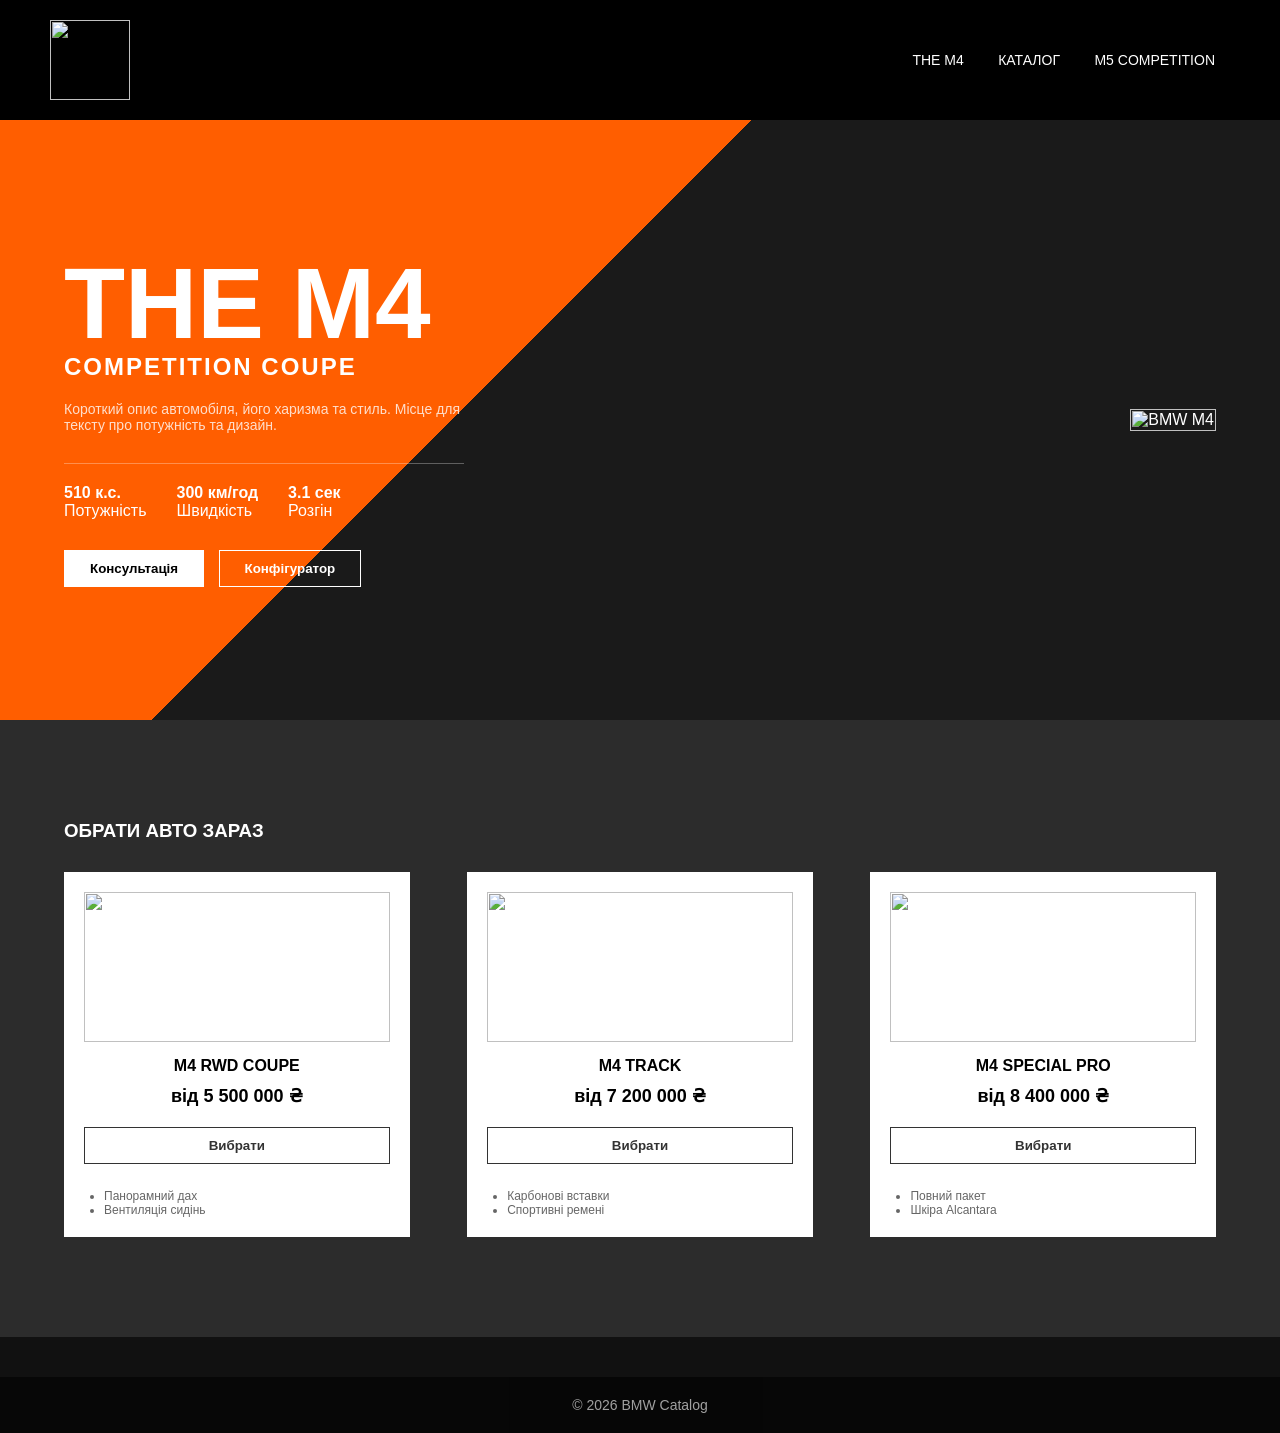
==== M5.html @ 9e45e27a "Create M5.html" ====
<html>
<head>
    <title>BMW</title>
    <link rel="stylesheet" href="style.css">
</head>
<body>

    <header>
        <div class="logo">
            <img src="https://github.com/egor6369/project7/blob/main/image%201.png?raw=true" width="80px">
        </div>
        <nav>
            <a href="index.html">THE M4</a>
            <a href="index.html#catalog">Каталог</a>
            <a href="M5.html">M5 Competition</a>
        </nav>
    </header>

    <section class="hero section-orange">
        <div class="container">
            <div class="text-content">
                <h1>THE M4</h1>
                <h2>COMPETITION COUPE</h2>
                <p>Короткий опис автомобіля, його харизма та стиль. Місце для тексту про потужність та дизайн.</p>
                
                <div class="specs">
                    <div><strong>510 к.с.</strong><br>Потужність</div>
                    <div><strong>300 км/год</strong><br>Швидкість</div>
                    <div><strong>3.1 сек</strong><br>Розгін</div>
                </div>

                <div class="buttons">
                    <button class="btn btn-white">Консультація</button>
                    <button class="btn btn-transparent">Конфігуратор</button>
                </div>
            </div>
            
            <div class="image-content">
                <img src="https://github.com/egor6369/project7/blob/main/8d901ac17833d3524e7b52378c1ef002.jpg?raw=true" alt="BMW M4">
            </div>
        </div>
    </section>

    <section class="catalog" id="catalog">
        <div class="container">
            <h3>ОБРАТИ АВТО ЗАРАЗ</h3>
            
            <div class="cards-grid">

                <div class="card">
                    <div class="card-img-placeholder">
                        <img src="https://i.pinimg.com/1200x/51/be/1e/51be1efdbbea3968e7fbdef09a2b8796.jpg">
                    </div>
                    <h4>M4 RWD COUPE</h4>
                    <p class="price">від 5 500 000 ₴</p>
                    <button class="btn btn-small">Вибрати</button>
                    <ul class="features">
                        <li>Панорамний дах</li>
                        <li>Вентиляція сидінь</li>
                    </ul>
                </div>

                <div class="card">
                    <div class="card-img-placeholder">
                        <img src="https://i.pinimg.com/736x/45/78/df/4578df1cf6c5dcf84901ba175c8066e7.jpg">
                    </div>
                    <h4>M4 TRACK</h4>
                    <p class="price">від 7 200 000 ₴</p>
                    <button class="btn btn-small">Вибрати</button>
                    <ul class="features">
                        <li>Карбонові вставки</li>
                        <li>Спортивні ремені</li>
                    </ul>
                </div>

                <div class="card">
                    <div class="card-img-placeholder">
                        <img src="https://i.pinimg.com/736x/df/7e/55/df7e5557f82ab68b5a3641a571323f0a.jpg">
                    </div>
                    <h4>M4 SPECIAL PRO</h4>
                    <p class="price">від 8 400 000 ₴</p>
                    <button class="btn btn-small">Вибрати</button>
                    <ul class="features">
                        <li>Повний пакет</li>
                        <li>Шкіра Alcantara</li>
                    </ul>
                </div>

            </div>
        </div>
    </section>
    <footer>
    © 2026 BMW Catalog
</footer>

</body>
</html>
---- style.css ----
* {
    margin: 0;
    padding: 0;
    box-sizing: border-box;
    font-family: sans-serif; 
}

body {
    background-color: #111; 
    color: white;
}

.container {
    width: 90%;
    max-width: 1200px;
    margin: 0 auto;
    display: flex;
    justify-content: space-between;
    align-items: center;
    padding: 50px 0;
}

.btn {
    padding: 10px 25px;
    font-weight: bold;
    cursor: pointer;
    border: 1px solid white;
    margin-right: 10px;
}

.btn-white {
    background-color: white;
    color: black;
}

.btn-transparent {
    background-color: transparent;
    color: white;
}

.btn-small {
    width: 100%;
    background-color: transparent;
    border: 1px solid #333;
    color: #333;
    margin: 10px 0;
}

.btn-small:hover {
    background-color: #333;
    color: white;
}

header {
    background-color: black;
    padding: 20px 50px;
    display: flex;
    justify-content: space-between;
    align-items: center;
}

nav a {
    color: white;
    text-decoration: none;
    margin: 0 15px;
    text-transform: uppercase;
    font-size: 14px;
}

.hero {
    min-height: 600px;
    display: flex;
    align-items: center;
    position: relative;
    overflow: hidden;
}

.section-orange {
    background: linear-gradient(135deg, #ff5e00 40%, #1a1a1a 40%);
}

.hero h1 {
    font-size: 100px;
    line-height: 1;
    font-weight: 900;
    text-transform: uppercase;
}

.hero h2 {
    font-size: 24px;
    margin-bottom: 20px;
    letter-spacing: 2px;
}

.hero p {
    max-width: 400px;
    margin-bottom: 30px;
    font-size: 14px;
    opacity: 0.8;
}

.specs {
    display: flex;
    gap: 30px;
    margin-bottom: 30px;
    border-top: 1px solid rgba(255,255,255,0.3);
    padding-top: 20px;
}

.image-content img {
    width: 100%;
    max-width: 600px;
}

.catalog {
    background-color: #2c2c2c; 
    padding: 50px 0;
}

.catalog h3 {
    text-transform: uppercase;
    margin-bottom: 30px;
}

.catalog .container {
    display: block; 
}

.cards-grid {
    display: flex;
    gap: 20px;
    justify-content: space-between;
    margin-top: 20px;
}

.card {
    background-color: white;
    color: black;
    width: 30%;
    padding: 20px;
    text-align: center;
}

/* 🔥 ВИПРАВЛЕННЯ КАРТИНОК */

.card-img-placeholder {
    height: 150px;
    overflow: hidden;
    margin-bottom: 15px;
}

.card-img-placeholder img {
    width: 100%;
    height: 100%;
    object-fit: cover;
    display: block;
}

.card .price {
    font-size: 18px;
    font-weight: bold;
    margin: 10px 0;
}

.features {
    text-align: left;
    font-size: 12px;
    color: #666;
    padding-left: 20px;
    margin-top: 15px;
}

footer {
    text-align: center;
    padding: 20px;
    background: #000;
    margin-top: 40px;
    font-size: 14px;
    opacity: 0.6;
}
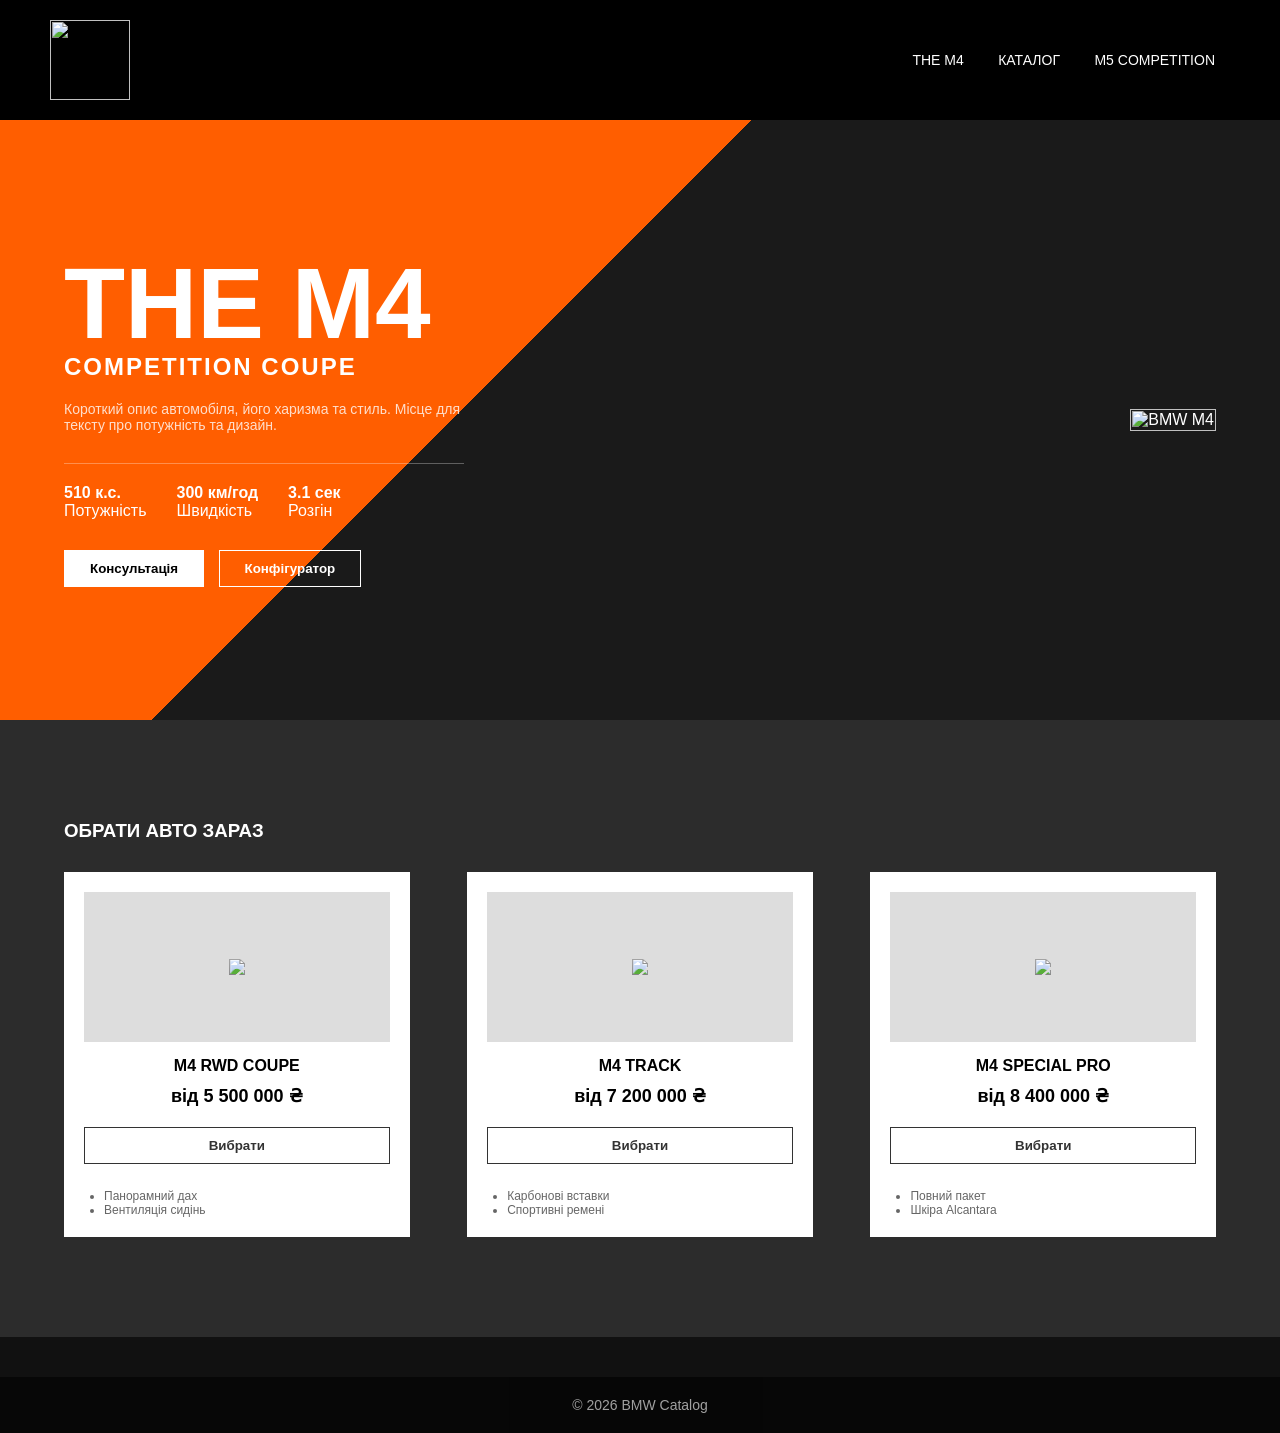
==== commit eceee461: "Update M5.html" ====
--- a/M5.html
+++ b/M5.html
@@ -1,7 +1,7 @@
 <html>
 <head>
     <title>BMW</title>
-    <link rel="stylesheet" href="style.css">
+    <link rel="stylesheet" href="style2.css">
 </head>
 <body>
 
@@ -12,7 +12,7 @@
         <nav>
             <a href="index.html">THE M4</a>
             <a href="index.html#catalog">Каталог</a>
-            <a href="M5.html">M5 Competition</a>
+            <a href="Competition.html">M5 Competition</a>
         </nav>
     </header>
 
--- a/style2.css
+++ b/style2.css
@@ -0,0 +1,179 @@
+* {
+    margin: 0;
+    padding: 0;
+    box-sizing: border-box;
+    font-family:  sans-serif; 
+}
+
+body {
+    background-color: #111; 
+    color: white;
+}
+
+.container {
+    width: 90%;
+    max-width: 1200px;
+    margin: 0 auto;
+    display: flex;
+    justify-content: space-between;
+    align-items: center;
+    padding: 50px 0;
+}
+
+.btn {
+    padding: 10px 25px;
+    font-weight: bold;
+    cursor: pointer;
+    border: 1px solid white;
+    margin-right: 10px;
+}
+
+.btn-white {
+    background-color: white;
+    color: black;
+}
+
+.btn-transparent {
+    background-color: transparent;
+    color: white;
+}
+
+.btn-small {
+    width: 100%;
+    background-color: transparent;
+    border: 1px solid #333;
+    color: #333;
+    margin: 10px 0;
+}
+
+.btn-small:hover {
+    background-color: #333;
+    color: white;
+}
+
+header {
+    background-color: black;
+    padding: 20px 50px;
+    display: flex;
+    justify-content: space-between;
+    align-items: center;
+}
+
+nav a {
+    color: white;
+    text-decoration: none;
+    margin: 0 15px;
+    text-transform: uppercase;
+    font-size: 14px;
+}
+
+.hero {
+    min-height: 600px;
+    display: flex;
+    align-items: center;
+    position: relative;
+    overflow: hidden;
+}
+
+.section-orange {
+    background: linear-gradient(135deg, #ff5e00 40%, #1a1a1a 40%);
+}
+
+.section-blue {
+    background: linear-gradient(135deg, #1565C0 40%, #1a1a1a 40%);
+}
+
+.hero h1 {
+    font-size: 100px;
+    line-height: 1;
+    font-weight: 900;
+    text-transform: uppercase;
+}
+
+.hero h2 {
+    font-size: 24px;
+    margin-bottom: 20px;
+    letter-spacing: 2px;
+}
+
+.hero p {
+    max-width: 400px;
+    margin-bottom: 30px;
+    font-size: 14px;
+    opacity: 0.8;
+}
+
+.specs {
+    display: flex;
+    gap: 30px;
+    margin-bottom: 30px;
+    border-top: 1px solid rgba(255,255,255,0.3);
+    padding-top: 20px;
+}
+
+.image-content img {
+    width: 100%;
+    max-width: 600px;
+}
+
+.catalog {
+    background-color: #2c2c2c; 
+    padding: 50px 0;
+}
+
+.catalog h3 {
+    text-transform: uppercase;
+    margin-bottom: 30px;
+}
+
+.catalog .container {
+    display: block; 
+}
+
+.cards-grid {
+    display: flex;
+    gap: 20px;
+    justify-content: space-between;
+    margin-top: 20px;
+}
+
+.card {
+    background-color: white;
+    color: black;
+    width: 30%;
+    padding: 20px;
+    text-align: center;
+}
+
+.card-img-placeholder {
+    height: 150px;
+    background-color: #ddd;
+    margin-bottom: 15px;
+    display: flex;
+    align-items: center;
+    justify-content: center;
+    color: #555;
+}
+
+.card .price {
+    font-size: 18px;
+    font-weight: bold;
+    margin: 10px 0;
+}
+
+.features {
+    text-align: left;
+    font-size: 12px;
+    color: #666;
+    padding-left: 20px;
+    margin-top: 15px;
+}
+
+footer {
+    text-align: center;
+    padding: 20px;
+    background: #000;
+    margin-top: 40px;
+    font-size: 14px;
+    opacity: 0.6;
+}
